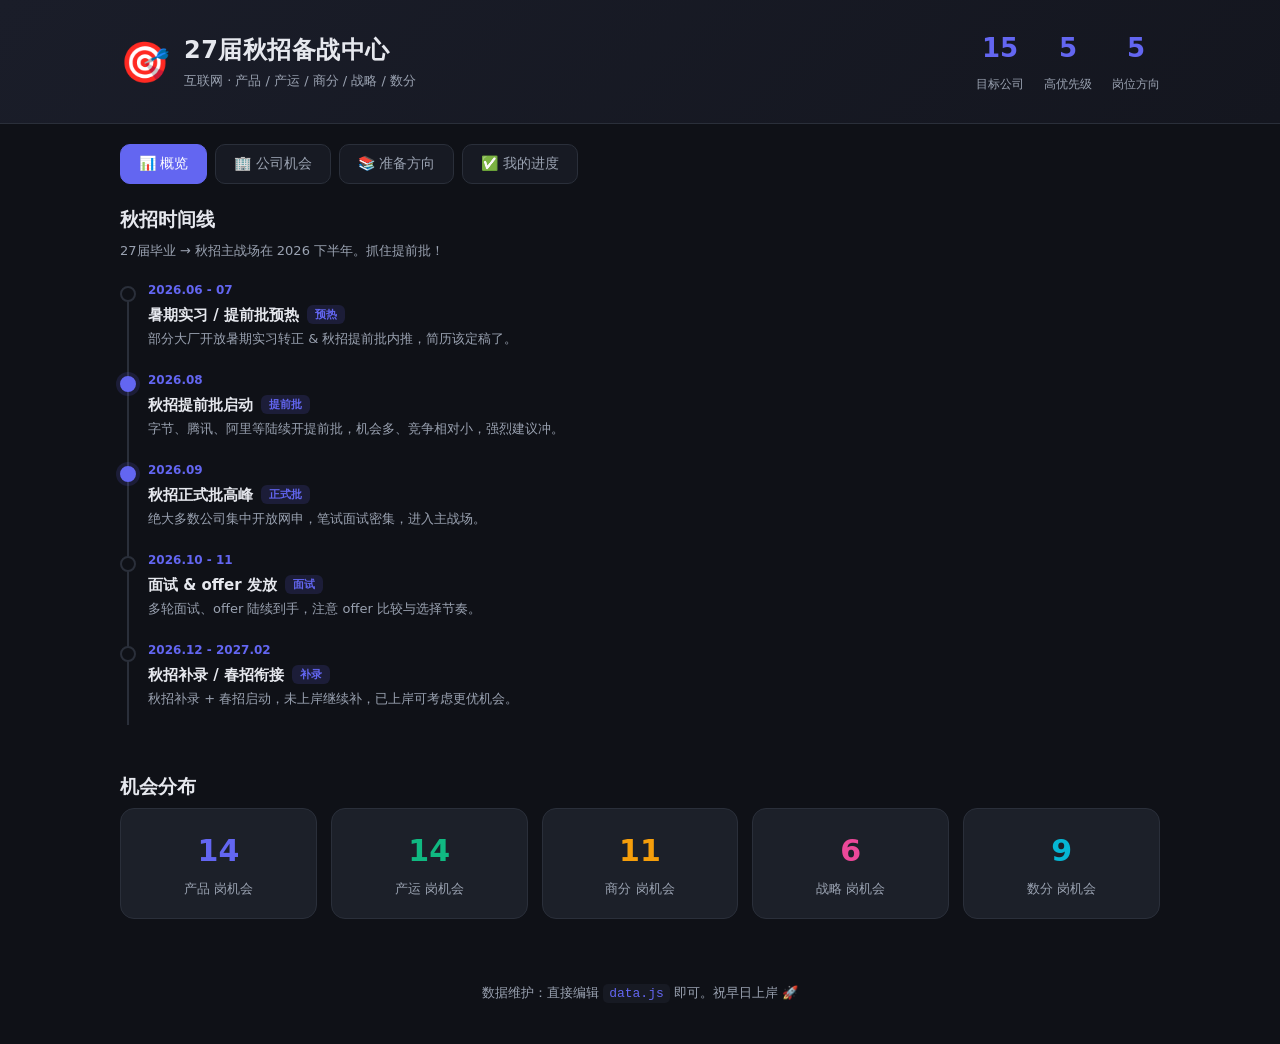
==== index.html @ 4ff3a72e "feat: 27届秋招备战中心静态网站 Co-authored-by: TRAE CLI <noreply@bytedance.com>" ====
<!DOCTYPE html>
<html lang="zh-CN">
<head>
  <meta charset="UTF-8" />
  <meta name="viewport" content="width=device-width, initial-scale=1.0" />
  <title>27届秋招信息汇总 · 我的备战中心</title>
  <link rel="stylesheet" href="style.css" />
</head>
<body>
  <header class="site-header">
    <div class="wrap header-inner">
      <div class="brand">
        <span class="logo">🎯</span>
        <div>
          <h1>27届秋招备战中心</h1>
          <p class="subtitle">互联网 · 产品 / 产运 / 商分 / 战略 / 数分</p>
        </div>
      </div>
      <div class="header-stats" id="headerStats"><!-- JS 填充 --></div>
    </div>
  </header>

  <nav class="tabs wrap">
    <button class="tab active" data-tab="overview">📊 概览</button>
    <button class="tab" data-tab="companies">🏢 公司机会</button>
    <button class="tab" data-tab="prep">📚 准备方向</button>
    <button class="tab" data-tab="progress">✅ 我的进度</button>
  </nav>

  <main class="wrap">
    <!-- 概览 -->
    <section id="overview" class="panel active">
      <h2 class="section-title">秋招时间线</h2>
      <p class="section-hint">27届毕业 → 秋招主战场在 2026 下半年。抓住提前批！</p>
      <div class="timeline" id="timeline"></div>

      <h2 class="section-title" style="margin-top:40px">机会分布</h2>
      <div class="overview-cards" id="overviewCards"></div>
    </section>

    <!-- 公司机会 -->
    <section id="companies" class="panel">
      <div class="filter-bar">
        <div class="filter-group" id="roleFilter"></div>
        <div class="filter-group" id="tierFilter"></div>
      </div>
      <div class="company-grid" id="companyGrid"></div>
    </section>

    <!-- 准备方向 -->
    <section id="prep" class="panel">
      <div class="prep-nav" id="prepNav"></div>
      <div class="prep-content" id="prepContent"></div>
    </section>

    <!-- 我的进度 -->
    <section id="progress" class="panel">
      <h2 class="section-title">备战清单</h2>
      <p class="section-hint">勾选进度会自动保存在本浏览器（localStorage），换设备不同步。</p>
      <div class="progress-bar-outer"><div class="progress-bar-inner" id="progressBar"></div></div>
      <div class="checklist" id="checklist"></div>
    </section>
  </main>

  <footer class="site-footer wrap">
    <p>数据维护：直接编辑 <code>data.js</code> 即可。祝早日上岸 🚀</p>
  </footer>

  <script src="data.js"></script>
  <script src="app.js"></script>
</body>
</html>
---- style.css ----
:root {
  --bg: #0f1117;
  --bg-soft: #171a23;
  --card: #1c2029;
  --card-hover: #232833;
  --border: #2a2f3a;
  --text: #e6e8ee;
  --text-dim: #9aa2b1;
  --accent: #6366f1;
  --accent-soft: rgba(99, 102, 241, 0.15);
  --green: #10b981;
  --amber: #f59e0b;
  --radius: 14px;
  --shadow: 0 4px 24px rgba(0, 0, 0, 0.35);
}

* { box-sizing: border-box; margin: 0; padding: 0; }

body {
  font-family: -apple-system, "PingFang SC", "Microsoft YaHei", system-ui, sans-serif;
  background: var(--bg);
  color: var(--text);
  line-height: 1.6;
  -webkit-font-smoothing: antialiased;
}

.wrap { max-width: 1080px; margin: 0 auto; padding: 0 20px; }

/* Header */
.site-header {
  background: linear-gradient(135deg, #1a1d29 0%, #14161f 100%);
  border-bottom: 1px solid var(--border);
  padding: 28px 0;
}
.header-inner { display: flex; align-items: center; justify-content: space-between; flex-wrap: wrap; gap: 16px; }
.brand { display: flex; align-items: center; gap: 14px; }
.logo { font-size: 40px; }
.site-header h1 { font-size: 24px; font-weight: 700; letter-spacing: 0.5px; }
.subtitle { color: var(--text-dim); font-size: 13px; margin-top: 2px; }
.header-stats { display: flex; gap: 20px; }
.header-stats .stat { text-align: center; }
.header-stats .stat b { display: block; font-size: 26px; color: var(--accent); font-weight: 700; }
.header-stats .stat span { font-size: 12px; color: var(--text-dim); }

/* Tabs */
.tabs { display: flex; gap: 8px; margin: 20px auto; flex-wrap: wrap; }
.tab {
  background: var(--bg-soft); color: var(--text-dim); border: 1px solid var(--border);
  padding: 10px 18px; border-radius: 10px; cursor: pointer; font-size: 14px;
  transition: all 0.18s; font-family: inherit;
}
.tab:hover { background: var(--card-hover); color: var(--text); }
.tab.active { background: var(--accent); color: #fff; border-color: var(--accent); }

/* Panels */
.panel { display: none; animation: fade 0.3s ease; padding-bottom: 40px; }
.panel.active { display: block; }
@keyframes fade { from { opacity: 0; transform: translateY(8px); } to { opacity: 1; transform: none; } }

.section-title { font-size: 19px; margin-bottom: 6px; font-weight: 600; }
.section-hint { color: var(--text-dim); font-size: 13px; margin-bottom: 20px; }

/* Timeline */
.timeline { position: relative; padding-left: 28px; }
.timeline::before {
  content: ""; position: absolute; left: 7px; top: 6px; bottom: 6px;
  width: 2px; background: var(--border);
}
.tl-item { position: relative; padding: 0 0 22px 0; }
.tl-item::before {
  content: ""; position: absolute; left: -28px; top: 5px; width: 12px; height: 12px;
  border-radius: 50%; background: var(--bg); border: 2px solid var(--border);
}
.tl-item.hot::before { background: var(--accent); border-color: var(--accent); box-shadow: 0 0 0 4px var(--accent-soft); }
.tl-month { font-size: 12px; color: var(--accent); font-weight: 600; }
.tl-title { font-size: 15px; font-weight: 600; margin: 2px 0; display: flex; align-items: center; gap: 8px; }
.tl-desc { font-size: 13px; color: var(--text-dim); }
.tl-tag { font-size: 11px; background: var(--accent-soft); color: var(--accent); padding: 1px 8px; border-radius: 6px; }

/* Overview cards */
.overview-cards { display: grid; grid-template-columns: repeat(auto-fit, minmax(150px, 1fr)); gap: 14px; }
.ov-card { background: var(--card); border: 1px solid var(--border); border-radius: var(--radius); padding: 18px; text-align: center; }
.ov-card b { font-size: 30px; display: block; }
.ov-card span { font-size: 13px; color: var(--text-dim); }

/* Filter */
.filter-bar { display: flex; flex-direction: column; gap: 10px; margin-bottom: 20px; }
.filter-group { display: flex; gap: 8px; flex-wrap: wrap; }
.chip {
  background: var(--bg-soft); border: 1px solid var(--border); color: var(--text-dim);
  padding: 6px 14px; border-radius: 20px; cursor: pointer; font-size: 13px; transition: all 0.15s;
}
.chip:hover { color: var(--text); }
.chip.active { background: var(--accent); color: #fff; border-color: var(--accent); }

/* Company grid */
.company-grid { display: grid; grid-template-columns: repeat(auto-fill, minmax(300px, 1fr)); gap: 16px; }
.company-card {
  background: var(--card); border: 1px solid var(--border); border-radius: var(--radius);
  padding: 18px; transition: all 0.18s;
}
.company-card:hover { background: var(--card-hover); transform: translateY(-3px); box-shadow: var(--shadow); }
.cc-head { display: flex; justify-content: space-between; align-items: flex-start; margin-bottom: 10px; }
.cc-name { font-size: 17px; font-weight: 700; }
.cc-tier { font-size: 11px; padding: 2px 8px; border-radius: 6px; background: var(--bg-soft); color: var(--text-dim); }
.cc-roles { display: flex; gap: 6px; flex-wrap: wrap; margin: 10px 0; }
.role-tag { font-size: 12px; padding: 2px 9px; border-radius: 6px; background: var(--accent-soft); color: var(--accent); }
.cc-meta { font-size: 12.5px; color: var(--text-dim); margin: 4px 0; }
.cc-meta b { color: var(--text); font-weight: 500; }
.cc-note { font-size: 12.5px; color: var(--text-dim); margin-top: 8px; padding-top: 8px; border-top: 1px dashed var(--border); }
.cc-foot { display: flex; justify-content: space-between; align-items: center; margin-top: 12px; }
.priority { font-size: 11px; padding: 2px 8px; border-radius: 6px; }
.priority.高 { background: rgba(239,68,68,0.15); color: #f87171; }
.priority.中 { background: rgba(245,158,11,0.15); color: var(--amber); }
.priority.低 { background: rgba(148,163,184,0.15); color: #94a3b8; }
.status-select {
  background: var(--bg-soft); color: var(--text); border: 1px solid var(--border);
  border-radius: 8px; padding: 4px 8px; font-size: 12px; font-family: inherit; cursor: pointer;
}

/* Prep */
.prep-nav { display: flex; gap: 8px; flex-wrap: wrap; margin-bottom: 22px; }
.prep-tab {
  background: var(--bg-soft); border: 1px solid var(--border); color: var(--text-dim);
  padding: 8px 18px; border-radius: 10px; cursor: pointer; font-size: 14px; font-weight: 600;
  transition: all 0.15s; border-left: 3px solid transparent;
}
.prep-tab.active { color: #fff; }
.prep-block { margin-bottom: 26px; }
.prep-block h3 { font-size: 15px; margin-bottom: 10px; display: flex; align-items: center; gap: 8px; }
.prep-summary { background: var(--card); border: 1px solid var(--border); border-radius: var(--radius); padding: 18px; margin-bottom: 22px; font-size: 14px; }
.tag-list { display: flex; gap: 8px; flex-wrap: wrap; }
.skill-tag { background: var(--bg-soft); border: 1px solid var(--border); padding: 5px 12px; border-radius: 8px; font-size: 13px; }
.prep-list { list-style: none; }
.prep-list li { padding: 8px 0 8px 24px; position: relative; font-size: 14px; border-bottom: 1px solid var(--border); }
.prep-list li::before { content: "▸"; position: absolute; left: 4px; color: var(--accent); }
.q-list li::before { content: "Q"; font-weight: 700; font-size: 11px; top: 10px; }
.res-list { display: flex; gap: 8px; flex-wrap: wrap; }
.res-tag { background: var(--accent-soft); color: var(--accent); padding: 5px 12px; border-radius: 8px; font-size: 13px; }

/* Progress */
.progress-bar-outer { background: var(--bg-soft); border-radius: 20px; height: 12px; overflow: hidden; margin-bottom: 24px; border: 1px solid var(--border); }
.progress-bar-inner { height: 100%; background: linear-gradient(90deg, var(--accent), var(--green)); width: 0; transition: width 0.4s; }
.checklist { display: flex; flex-direction: column; gap: 10px; }
.check-item {
  display: flex; align-items: center; gap: 12px; background: var(--card); border: 1px solid var(--border);
  border-radius: 12px; padding: 14px 16px; cursor: pointer; transition: all 0.15s; font-size: 14px;
}
.check-item:hover { background: var(--card-hover); }
.check-item input { width: 18px; height: 18px; accent-color: var(--accent); cursor: pointer; }
.check-item.done span { color: var(--text-dim); text-decoration: line-through; }

/* Footer */
.site-footer { padding: 24px 20px 40px; color: var(--text-dim); font-size: 13px; text-align: center; }
.site-footer code { background: var(--bg-soft); padding: 2px 6px; border-radius: 5px; color: var(--accent); }

@media (max-width: 600px) {
  .site-header h1 { font-size: 20px; }
  .header-stats { gap: 14px; }
  .header-stats .stat b { font-size: 20px; }
}
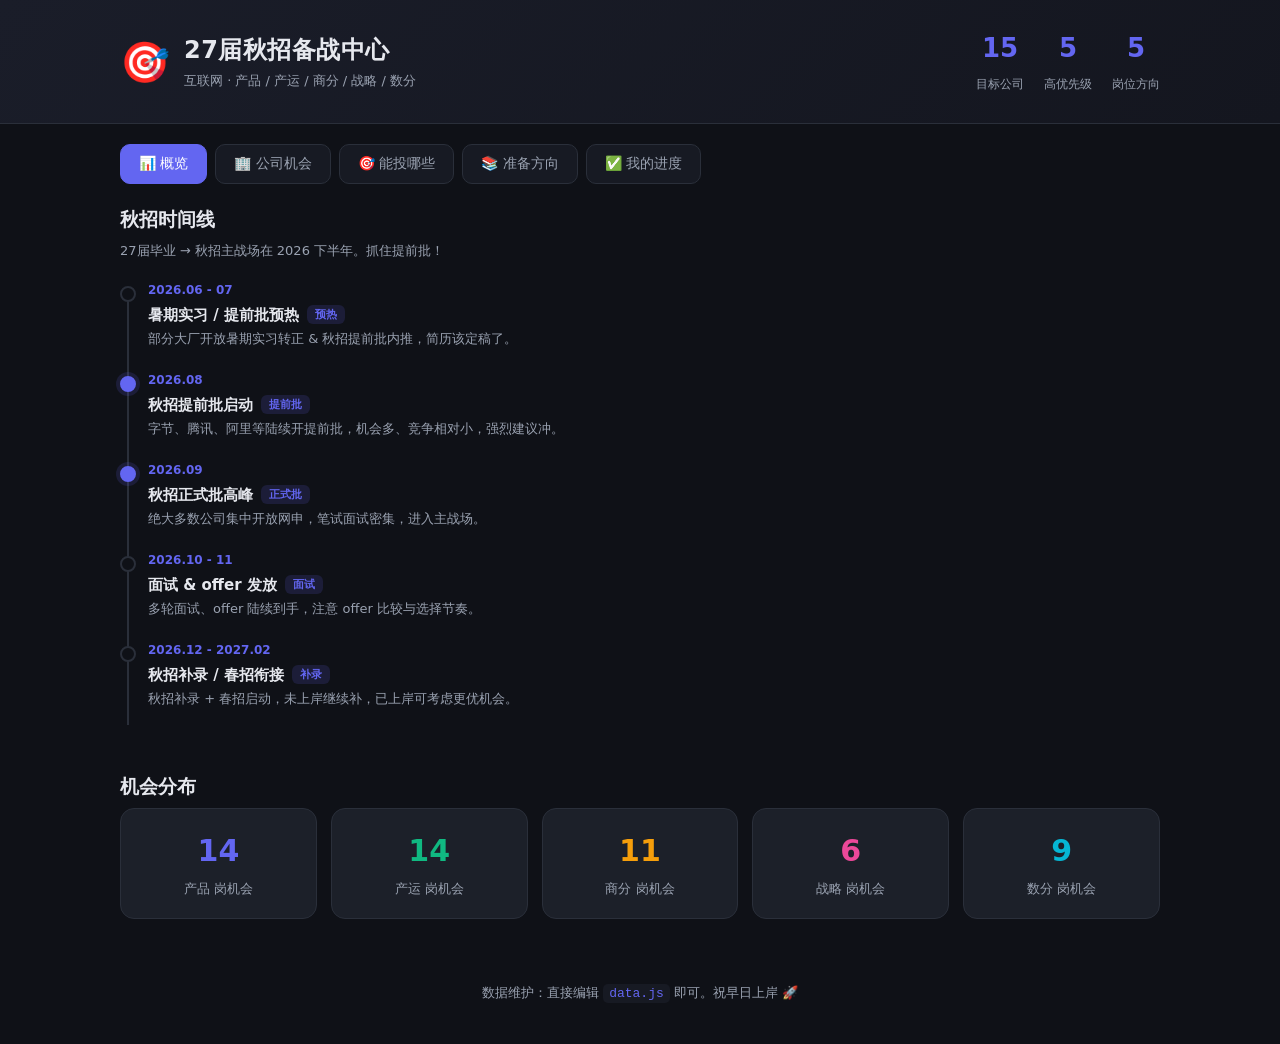
==== commit a72d1401: "feat: 新增岗位速览与投递资格自查工具 - 15家公司补充在招岗位方向、毕业时间窗、城市（调研快照，标注推断项） - 公司卡片展示具体在招方向/毕业窗口/城市 - 新增「能投哪些」标签页：填毕业年" ====
--- a/index.html
+++ b/index.html
@@ -23,6 +23,7 @@
   <nav class="tabs wrap">
     <button class="tab active" data-tab="overview">📊 概览</button>
     <button class="tab" data-tab="companies">🏢 公司机会</button>
+    <button class="tab" data-tab="eligibility">🎯 能投哪些</button>
     <button class="tab" data-tab="prep">📚 准备方向</button>
     <button class="tab" data-tab="progress">✅ 我的进度</button>
   </nav>
@@ -40,11 +41,44 @@
 
     <!-- 公司机会 -->
     <section id="companies" class="panel">
+      <div class="notice">
+        💡 卡片里的时间/渠道为参考信息，<b>实时状态请点各公司的「🔗 官方校招」按钮</b>（最权威），或看「💬 牛客开奖」了解进度与面经。
+      </div>
       <div class="filter-bar">
         <div class="filter-group" id="roleFilter"></div>
         <div class="filter-group" id="tierFilter"></div>
       </div>
       <div class="company-grid" id="companyGrid"></div>
+    </section>
+
+    <!-- 能投哪些（投递资格自查） -->
+    <section id="eligibility" class="panel">
+      <h2 class="section-title">投递资格自查</h2>
+      <p class="section-hint">填下面几项，自动筛出你现在能投的公司和岗位方向。资料只存在本浏览器。判断基于调研到的规则，具体以官网为准。</p>
+      <div class="elig-form" id="eligForm">
+        <div class="ef-row">
+          <label>毕业年月
+            <input type="month" id="efGrad" />
+          </label>
+          <label>最高学历
+            <select id="efDegree">
+              <option value="本科">本科</option>
+              <option value="硕士">硕士</option>
+              <option value="博士">博士</option>
+              <option value="大专">大专</option>
+            </select>
+          </label>
+        </div>
+        <div class="ef-block">
+          <span class="ef-label">意向方向（可多选）</span>
+          <div class="ef-chips" id="efRoles"></div>
+        </div>
+        <div class="ef-block">
+          <span class="ef-label">意向城市（可多选，不选=不限）</span>
+          <div class="ef-chips" id="efCities"></div>
+        </div>
+      </div>
+      <div class="elig-result" id="eligResult"></div>
     </section>
 
     <!-- 准备方向 -->
--- a/style.css
+++ b/style.css
@@ -84,6 +84,11 @@
 .ov-card span { font-size: 13px; color: var(--text-dim); }
 
 /* Filter */
+.notice {
+  background: var(--accent-soft); border: 1px solid var(--accent); border-radius: 12px;
+  padding: 12px 16px; font-size: 13px; color: var(--text); margin-bottom: 18px; line-height: 1.7;
+}
+.notice b { color: var(--accent); }
 .filter-bar { display: flex; flex-direction: column; gap: 10px; margin-bottom: 20px; }
 .filter-group { display: flex; gap: 8px; flex-wrap: wrap; }
 .chip {
@@ -107,7 +112,20 @@
 .role-tag { font-size: 12px; padding: 2px 9px; border-radius: 6px; background: var(--accent-soft); color: var(--accent); }
 .cc-meta { font-size: 12.5px; color: var(--text-dim); margin: 4px 0; }
 .cc-meta b { color: var(--text); font-weight: 500; }
+.cc-meta .est { font-size: 10px; background: var(--bg-soft); color: var(--text-dim); padding: 0 5px; border-radius: 4px; border: 1px solid var(--border); }
+.cc-positions { margin: 10px 0; display: flex; gap: 6px; flex-wrap: wrap; align-items: center; }
+.cc-label { font-size: 11px; color: var(--text-dim); margin-right: 2px; }
+.pos-tag { font-size: 11.5px; padding: 2px 8px; border-radius: 6px; background: rgba(16,185,129,0.12); color: #34d399; border: 1px solid rgba(16,185,129,0.25); }
 .cc-note { font-size: 12.5px; color: var(--text-dim); margin-top: 8px; padding-top: 8px; border-top: 1px dashed var(--border); }
+.cc-links { display: flex; gap: 8px; margin-top: 12px; flex-wrap: wrap; }
+.link-btn {
+  flex: 1; text-align: center; text-decoration: none; font-size: 12.5px; font-weight: 600;
+  padding: 7px 10px; border-radius: 9px; border: 1px solid var(--border);
+  background: var(--bg-soft); color: var(--text); transition: all 0.15s; white-space: nowrap;
+}
+.link-btn:hover { background: var(--card-hover); border-color: var(--accent); }
+.link-btn.primary { background: var(--accent); color: #fff; border-color: var(--accent); }
+.link-btn.primary:hover { background: #4f52d6; }
 .cc-foot { display: flex; justify-content: space-between; align-items: center; margin-top: 12px; }
 .priority { font-size: 11px; padding: 2px 8px; border-radius: 6px; }
 .priority.高 { background: rgba(239,68,68,0.15); color: #f87171; }
@@ -138,6 +156,34 @@
 .res-list { display: flex; gap: 8px; flex-wrap: wrap; }
 .res-tag { background: var(--accent-soft); color: var(--accent); padding: 5px 12px; border-radius: 8px; font-size: 13px; }
 
+/* Eligibility self-check */
+.elig-form { background: var(--card); border: 1px solid var(--border); border-radius: var(--radius); padding: 20px; margin-bottom: 22px; }
+.ef-row { display: flex; gap: 20px; flex-wrap: wrap; margin-bottom: 16px; }
+.ef-row label { display: flex; flex-direction: column; gap: 6px; font-size: 13px; color: var(--text-dim); }
+.ef-row input, .ef-row select {
+  background: var(--bg-soft); color: var(--text); border: 1px solid var(--border);
+  border-radius: 9px; padding: 8px 12px; font-size: 14px; font-family: inherit; min-width: 160px;
+}
+.ef-block { margin-top: 14px; }
+.ef-label { display: block; font-size: 13px; color: var(--text-dim); margin-bottom: 8px; }
+.ef-chips { display: flex; gap: 8px; flex-wrap: wrap; }
+.elig-hint { color: var(--text-dim); font-size: 14px; text-align: center; padding: 30px 0; }
+.elig-summary { font-size: 15px; margin-bottom: 8px; }
+.elig-summary b { color: var(--accent); }
+.elig-h { font-size: 15px; margin: 20px 0 12px; }
+.elig-h.dim { color: var(--text-dim); }
+.elig-grid { display: grid; grid-template-columns: repeat(auto-fill, minmax(240px, 1fr)); gap: 14px; }
+.elig-card { background: var(--card); border: 1px solid var(--border); border-radius: 12px; padding: 15px; }
+.elig-card.ok { border-left: 3px solid var(--green); }
+.elig-card.no { opacity: 0.7; border-left: 3px solid var(--border); }
+.ec-head { display: flex; justify-content: space-between; align-items: center; margin-bottom: 8px; }
+.ec-head b { font-size: 15px; }
+.ec-pos { display: flex; gap: 6px; flex-wrap: wrap; margin-bottom: 8px; }
+.ec-meta { font-size: 12px; color: var(--text-dim); margin-bottom: 10px; }
+.ec-reason { font-size: 12.5px; color: #f87171; }
+.elig-card .link-btn { display: block; }
+.elig-foot { font-size: 12px; color: var(--text-dim); margin-top: 20px; line-height: 1.7; }
+
 /* Progress */
 .progress-bar-outer { background: var(--bg-soft); border-radius: 20px; height: 12px; overflow: hidden; margin-bottom: 24px; border: 1px solid var(--border); }
 .progress-bar-inner { height: 100%; background: linear-gradient(90deg, var(--accent), var(--green)); width: 0; transition: width 0.4s; }
